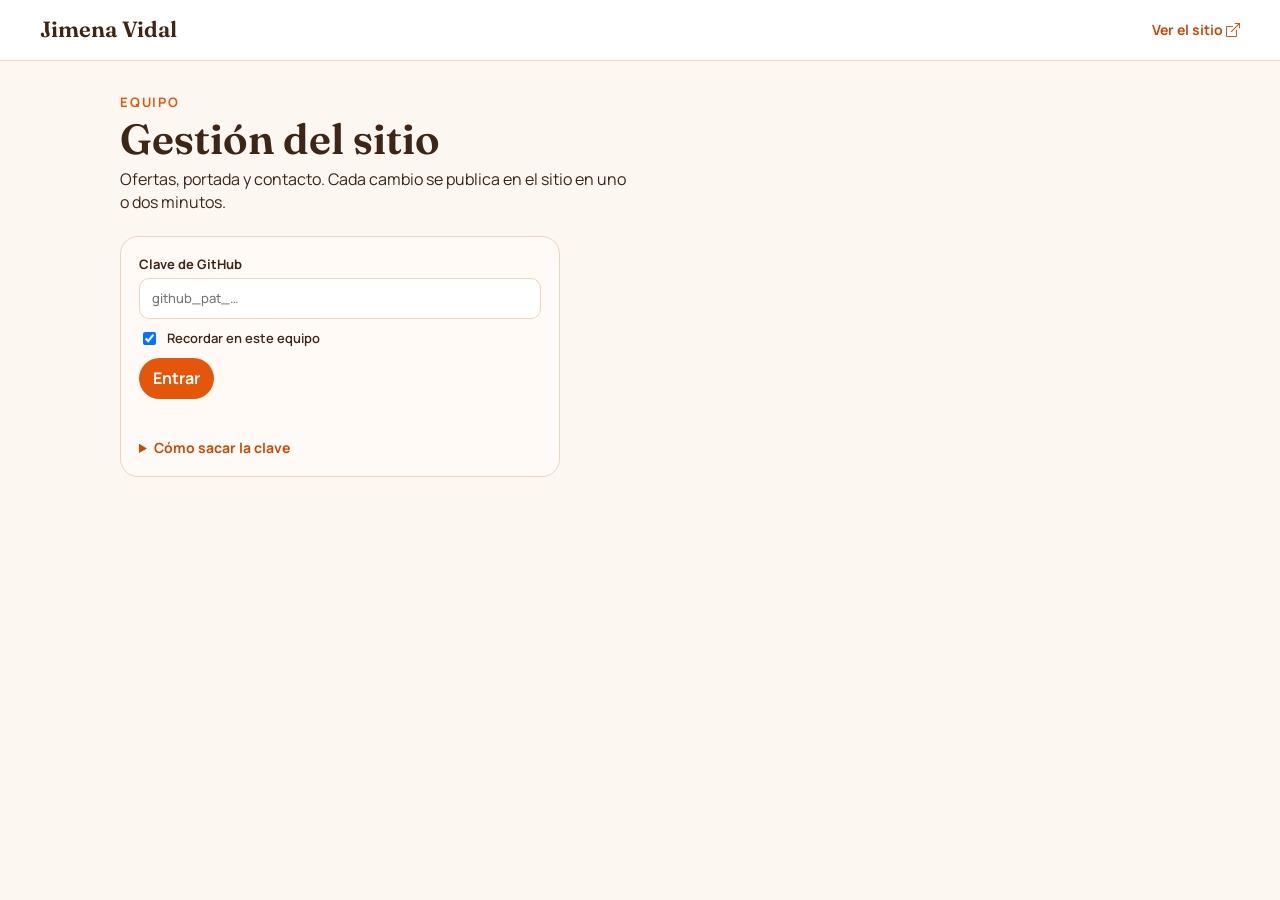
==== gestion/index.html @ 25641304 "Previsualizar las piezas de ofertas guardadas" ====
<!doctype html>
<html lang="es">
<head>
<meta charset="utf-8">
<meta name="viewport" content="width=device-width, initial-scale=1">
<meta name="robots" content="noindex, nofollow">
<title>Gestión del sitio · Jimena Vidal</title>
<link rel="preconnect" href="https://fonts.googleapis.com">
<link rel="preconnect" href="https://fonts.gstatic.com" crossorigin>
<link href="https://fonts.googleapis.com/css2?family=Fraunces:opsz,wght@9..144,620&family=Manrope:wght@400;500;600;700&display=swap" rel="stylesheet">
<link href="https://cdn.jsdelivr.net/npm/bootstrap-icons@1.11.3/font/bootstrap-icons.min.css" rel="stylesheet">
<link href="gestion.css" rel="stylesheet">
</head>
<body>
<header class="jg-head">
  <a class="jg-marca" href="../">Jimena Vidal</a>
  <a class="jg-ver" href="../" target="_blank" rel="noopener">Ver el sitio <i class="bi bi-box-arrow-up-right" aria-hidden="true"></i></a>
</header>

<main class="jv-gestor">
  <p class="jg-kicker">Equipo</p>
  <h1>Gestión del&nbsp;sitio</h1>
  <p class="jv-lead">Ofertas, portada y contacto. Cada cambio se publica en el sitio en uno o dos&nbsp;minutos.</p>

  <form class="jv-clave-form" data-entrar hidden>
    <label>Clave de GitHub<input type="password" name="clave" autocomplete="off" spellcheck="false" required placeholder="github_pat_…"></label>
    <label class="jg-recordar"><input type="checkbox" name="recordar" checked> Recordar en este&nbsp;equipo</label>
    <button class="jv-go" type="submit">Entrar</button>
    <p class="jv-msg" data-clave-msg role="status"></p>
    <details class="jg-ayuda">
      <summary>Cómo sacar la&nbsp;clave</summary>
      <ol>
        <li>Entrá a <a href="https://github.com/settings/personal-access-tokens/new" target="_blank" rel="noopener">GitHub · Fine-grained token</a> con la cuenta del&nbsp;sitio.</li>
        <li>En <b>Repository access</b> elegí <b>Only select repositories</b> y marcá <b>jimenavidal</b>.</li>
        <li>En <b>Permissions → Contents</b> elegí <b>Read and&nbsp;write</b>.</li>
        <li>Generala, copiala y pegala&nbsp;acá.</li>
      </ol>
      <p>Esa clave solo sirve para este sitio. Si se pierde, se borra en GitHub y se saca&nbsp;otra.</p>
    </details>
  </form>

  <div class="jv-app" hidden>
    <div class="jv-top">
      <div class="jg-tabs" role="tablist" aria-label="Secciones">
        <button type="button" role="tab" id="tab-ofertas" aria-controls="panel-ofertas" aria-selected="true" data-tab="ofertas">Ofertas</button>
        <button type="button" role="tab" id="tab-portada" aria-controls="panel-portada" aria-selected="false" data-tab="portada">Portada</button>
        <button type="button" role="tab" id="tab-contacto" aria-controls="panel-contacto" aria-selected="false" data-tab="contacto">Contacto</button>
      </div>
      <button type="button" data-recargar>Actualizar</button>
      <button type="button" data-salir>Salir</button>
      <p class="jg-publicando" data-publicando role="status" hidden></p>
    </div>
    <p class="jv-msg" data-app-msg role="status"></p>

    <div id="panel-ofertas" role="tabpanel" aria-labelledby="tab-ofertas" data-panel="ofertas">
    <div class="jg-acciones"><button class="jv-nueva" type="button">Nueva oferta</button></div>
    <form class="jv-form" hidden novalidate>
      <h2 data-form-title>Nueva oferta</h2>
      <div class="jg-editor">
      <div>
      <label>Destino<input name="destino" maxlength="40" required placeholder="Riviera Maya"></label>
      <label>Foto del destino<input type="file" name="foto" accept="image/jpeg,image/png,image/webp"></label>
      <p class="jv-hint">La foto se adapta al tamaño de la&nbsp;pieza.</p>
      <div class="jv-row">
        <label>Noches<input name="noches" type="number" min="1" max="21" value="7"></label>
        <label>Sale de<input name="origen" maxlength="24" value="Rosario"></label>
      </div>
      <p class="jv-hint" data-stay>7 noches se publican como 8 días / 7&nbsp;noches.</p>
      <label>Fechas<input name="fechas" maxlength="28" placeholder="12 jun – 19 jun, o salidas en junio"></label>
      <p class="jv-hint">Sale en la pieza, bajo el&nbsp;origen.</p>
      <span class="jg-label">Qué incluye</span>
      <p class="jv-hint">Solo entra lo que tenga&nbsp;tilde.</p>
      <div class="jv-checks">
        <label><input type="checkbox" name="incluye" value="aereo" data-icono="airplane"> Vuelo</label>
        <label><input type="checkbox" name="incluye" value="equipaje" data-icono="suitcase-lg"> Equipaje</label>
        <label><input type="checkbox" name="incluye" value="traslado" data-icono="bus-front"> Traslados</label>
        <label><input type="checkbox" name="incluye" value="excursion" data-icono="geo-alt"> Visitas</label>
        <label><input type="checkbox" name="incluye" value="guia" data-icono="person"> Guía en español</label>
        <label><input type="checkbox" name="incluye" value="hotel" data-icono="building"> Alojamiento</label>
        <label><input type="checkbox" name="incluye" value="desayuno" data-icono="cup-hot"> Desayuno</label>
        <label><input type="checkbox" name="incluye" value="asistencia" data-icono="plus-lg"> Asistencia</label>
      </div>
      <div class="jv-row">
        <label>Vuelo<select name="vuelo"><option value="">Sin aclarar</option><option value="directo">Directo</option><option value="con escala">Con escala</option></select></label>
        <label>Comidas<select name="regimen"><option value="">Sin régimen</option><option>Desayuno</option><option>Media pensión</option><option>All inclusive</option></select></label>
      </div>
      <p class="jv-hint">En la pieza se lee Vuelo directo o Vuelo con&nbsp;escala.</p>
      <label>Moneda<select name="moneda"><option>USD</option><option>ARS</option><option>EUR</option></select></label>
      <div class="jv-row">
        <label>Precio antes<input name="precio_antes" inputmode="numeric" maxlength="9" placeholder="2490"></label>
        <label>Precio ahora<input name="precio" inputmode="numeric" maxlength="9" placeholder="1890"></label>
      </div>
      <p class="jv-hint">El anterior sale tachado. Si el de ahora queda vacío, la pieza no lo&nbsp;muestra.</p>
      <label>Plan<select name="precio_nota">
        <option value="">Sin plan</option>
        <option>Por pasajero adulto en base doble</option>
        <option>Por pasajero adulto en base triple</option>
        <option>Plan familiar (2 adulto + 1 menor hasta 11 años)</option>
        <option>Plan familiar (2 adulto + 2 menores hasta 11 años)</option>
      </select></label>
      <p class="jv-hint">Si no elegís plan, no entra en la&nbsp;pieza.</p>
      <div class="jv-row">
        <label>Hotel<input name="hotel" maxlength="32" placeholder="Nombre del hotel"></label>
        <label>Estrellas<select name="estrellas"><option value="">Sin estrellas</option><option value="3">3</option><option value="4">4</option><option value="5">5</option></select></label>
      </div>
      <p class="jv-hint">Salen bajo Alojamiento. Si el hotel queda vacío, no se&nbsp;muestra.</p>
      <span class="jg-label">Cuándo se ve en el sitio</span>
      <div class="jv-row">
        <label>Aparece el<input name="desde" type="date"></label>
        <label>Se saca después del<input name="hasta" type="date"></label>
      </div>
      <p class="jv-hint">Vacías: se ve mientras esté publicada. Las fechas son en hora de Argentina y se aplican aunque no entres a la&nbsp;gestión.</p>
      </div>
      <aside class="jg-vista" aria-labelledby="jg-vista-titulo">
        <h3 id="jg-vista-titulo">Vista previa de la web</h3>
        <p class="jv-hint">Se actualiza a medida que editás. Guardá como pendiente para generar y revisar las piezas finales antes de&nbsp;publicar.</p>
        <article class="jg-vista-ficha" data-vista-oferta>
          <div class="jg-vista-foto">
            <img alt="" hidden>
            <span><i class="bi bi-image" aria-hidden="true"></i> Foto del destino</span>
          </div>
          <h4 data-vista-destino></h4>
          <p class="jg-vista-meta"><span data-vista-fechas></span> <span data-vista-estrellas></span></p>
          <p class="jg-vista-precio" data-vista-precio hidden></p>
          <p class="jg-vista-incluye" data-vista-incluye hidden></p>
          <p class="jg-vista-detalle" data-vista-detalle hidden></p>
          <span class="jg-vista-cta">Escribinos <i class="bi bi-whatsapp" aria-hidden="true"></i></span>
        </article>
      </aside>
      </div>
      <details class="jg-pieza" hidden>
        <summary>Ver las últimas piezas generadas</summary>
        <p class="jv-hint">Corresponden a la última versión procesada. Los cambios del formulario se reflejan después de&nbsp;guardar.</p>
        <div class="jg-piezas">
          <figure><img data-pieza="card" alt="" loading="lazy"><figcaption>Ficha web</figcaption></figure>
          <figure><img data-pieza="post" alt="" loading="lazy"><figcaption>Post</figcaption></figure>
          <figure><img data-pieza="reel" alt="" loading="lazy"><figcaption>Reel</figcaption></figure>
        </div>
        <div data-bajar></div>
      </details>
      <div class="jv-actions">
        <button class="jv-go" type="submit" value="guardar" data-guardar hidden>Guardar</button>
        <button class="jv-go" type="submit" value="publicada" data-publicar>Publicar</button>
        <button type="submit" value="pendiente" data-pendiente>Guardar pendiente</button>
        <button type="button" data-cerrar>Cerrar</button>
      </div>
      <p class="jv-msg" data-form-msg role="status"></p>
    </form>

    <div class="jv-cols">
      <section class="jv-col" data-col="publicada">
        <h2>Publicadas<span class="jg-cuenta" data-cuenta></span></h2>
        <p class="jv-hint">Podés destacar hasta cuatro. Esas van arriba, sobre la foto&nbsp;principal.</p>
        <div data-list></div>
      </section>
      <section class="jv-col" data-col="pendiente">
        <h2>Pendientes<span class="jg-cuenta" data-cuenta></span></h2>
        <p class="jv-hint">No se ven en el sitio hasta que las&nbsp;publiques.</p>
        <div data-list></div>
      </section>
    </div>
    </div>

    <div id="panel-portada" role="tabpanel" aria-labelledby="tab-portada" data-panel="portada" hidden>
      <div class="jg-acciones"><button class="jv-nueva" type="button" data-nueva-portada>Nueva diapositiva</button></div>

      <form class="jv-form" data-form-portada hidden novalidate>
        <h2 data-form-title>Nueva diapositiva</h2>
        <div class="jv-row">
          <label>Título<input name="titulo" maxlength="50" required placeholder="Si vas a Europa,"></label>
          <label>Parte destacada<input name="destacado" maxlength="40" placeholder="te lo explicamos."></label>
        </div>
        <p class="jv-hint">La parte destacada sale en naranja, después del título. Puede quedar&nbsp;vacía.</p>
        <label>Bajada<input name="bajada" maxlength="120" placeholder="Te contamos el ingreso, el equipaje y el check-in antes de salir."></label>
        <label>Video<input name="video" type="url" inputmode="url" placeholder="https://videos.pexels.com/…mp4"></label>
        <p class="jv-hint">Pegá el link del video (.mp4) de Pexels o Pixabay. Si cargás una foto, se usa la&nbsp;foto.</p>
        <label>Foto<input type="file" name="foto" accept="image/jpeg,image/png,image/webp"></label>
        <label class="jg-check" data-quitar-foto hidden><input type="checkbox" name="quitar_foto"> Quitar la foto y usar el&nbsp;video</label>
        <img class="jv-preview" alt="" hidden aria-hidden="true">
        <video class="jv-preview" muted playsinline preload="metadata" hidden aria-hidden="true"></video>
        <div class="jv-row">
          <label>Lugar<input name="lugar" maxlength="24" placeholder="Roma"></label>
          <label>Qué se ve<input name="descripcion" maxlength="90" placeholder="Vista aérea del Coliseo al amanecer"></label>
        </div>
        <p class="jv-hint">El lugar sale grande, abajo a la derecha. "Qué se ve" no se muestra: lo leen los lectores de pantalla y&nbsp;Google.</p>
        <span class="jg-label">Etiquetas</span>
        <p class="jv-hint">Hasta tres, bajo la bajada. Las vacías no se&nbsp;muestran.</p>
        <div class="jv-row jg-tres">
          <input name="etiqueta1" maxlength="28" aria-label="Etiqueta 1" placeholder="Aéreo y hotel">
          <input name="etiqueta2" maxlength="28" aria-label="Etiqueta 2" placeholder="Plan familiar">
          <input name="etiqueta3" maxlength="28" aria-label="Etiqueta 3" placeholder="Check-in y equipaje">
        </div>
        <div class="jv-row">
          <label>Texto del botón<input name="boton" maxlength="24" placeholder="Quiero viajar"></label>
          <label>Nombre corto<input name="etiqueta" maxlength="20" placeholder="Europa"></label>
        </div>
        <p class="jv-hint">El botón abre WhatsApp. El nombre corto lo usan los puntitos del carrusel para lectores de&nbsp;pantalla.</p>
        <label>Mensaje de WhatsApp<input name="mensaje" maxlength="120" placeholder="Hola, quiero consultar un pasaje al exterior"></label>
        <label>Estilo<select name="estilo"><option value="">Normal</option><option value="grande">Título grande</option></select></label>
        <div class="jv-actions">
          <button class="jv-go" type="submit">Guardar</button>
          <button type="button" data-cerrar>Cerrar</button>
        </div>
        <p class="jv-msg" data-form-msg role="status"></p>
      </form>

      <div class="jv-cols" data-cols-portada>
        <section class="jv-col">
          <h2>En la portada<span class="jg-cuenta" data-cuenta></span></h2>
          <p class="jv-hint">Se muestran en este orden. La primera es la que se ve al&nbsp;entrar.</p>
          <div data-list-portada></div>
        </section>
        <section class="jv-col">
          <h2>Archivadas<span class="jg-cuenta" data-cuenta-archivadas></span></h2>
          <p class="jv-hint">No se ven en el sitio. Podés volver a mostrarlas cuando&nbsp;quieras.</p>
          <div data-list-archivadas></div>
        </section>
      </div>
    </div>

    <div id="panel-contacto" role="tabpanel" aria-labelledby="tab-contacto" data-panel="contacto" hidden>
      <form class="jv-form" data-form-contacto novalidate>
        <h2>Datos de contacto</h2>
        <p class="jv-hint">Se cambian en todo el sitio: barra de arriba, botones de WhatsApp, Dónde estamos, mapa y&nbsp;pie.</p>

        <span class="jg-label">Teléfono y WhatsApp</span>
        <div class="jv-row">
          <label>Teléfono<input name="telefono" type="tel" maxlength="24" placeholder="+54 341 493-0560"></label>
          <label>WhatsApp<input name="whatsapp" type="tel" maxlength="24" placeholder="+54 9 341 695-3818"></label>
        </div>
        <p class="jv-hint">El WhatsApp va con +54 y el 9 adelante. El teléfono se ve tal cual lo&nbsp;escribas.</p>
        <label>Mensaje de WhatsApp<input name="mensaje" maxlength="120" placeholder="Hola, quiero consultar un pasaje al exterior"></label>
        <p class="jv-hint">Es el texto que ya viene escrito al tocar Consultar o Escribinos. Las promos y la portada usan el&nbsp;suyo.</p>

        <span class="jg-label">Horarios</span>
        <label>Horario de atención<input name="horario" maxlength="40" placeholder="Lun a Vie, 9 a 12:30 h"></label>
        <p class="jv-hint">Sale en la barra de arriba y en Dónde&nbsp;estamos.</p>
        <label>Horario de respuesta<input name="respuesta" maxlength="60" placeholder="de lunes a viernes, de 9 a 18 h"></label>
        <p class="jv-hint">Completa la frase de la banda naranja: "Contanos qué necesitás y te respondemos…". Empezá en&nbsp;minúscula.</p>

        <span class="jg-label">Dónde estamos</span>
        <div class="jv-row">
          <label>Dirección<input name="direccion" maxlength="60" placeholder="Pellegrini 1798, Local 1"></label>
          <label>Localidad<input name="localidad" maxlength="40" placeholder="Funes, Santa Fe"></label>
        </div>
        <p class="jv-hint">El mapa busca la calle y la localidad. Lo que va después de la primera coma (Local 1) solo se&nbsp;muestra.</p>

        <span class="jg-label">Email y redes</span>
        <label>Email<input name="email" type="email" maxlength="60" placeholder="info@jimenavidal.tur.ar"></label>
        <div class="jv-row">
          <label>Instagram<input name="instagram" type="url" inputmode="url" placeholder="https://www.instagram.com/jimenavidalviajes/"></label>
          <label>Facebook<input name="facebook" type="url" inputmode="url" placeholder="https://facebook.com/…"></label>
        </div>
        <p class="jv-hint">Pegá el link completo del perfil. Si lo dejás vacío, el ícono no se&nbsp;muestra.</p>
        <label>Legajo<input name="legajo" maxlength="40" placeholder="Legajo ARAV 16675"></label>
        <p class="jv-hint">Sale en el pie, al lado del&nbsp;©.</p>

        <div class="jv-actions">
          <button class="jv-go" type="submit">Guardar</button>
          <button type="button" data-deshacer>Deshacer cambios</button>
        </div>
        <p class="jv-msg" data-form-msg role="status"></p>
      </form>
    </div>
  </div>
</main>

<script src="gestion.js"></script>
</body>
</html>
---- gestion/gestion.css ----
*, *::before, *::after { box-sizing: border-box; }
html, body { margin: 0; }
body { font-family: Manrope, system-ui, sans-serif; color: #3d2616; background: #fdf7f2; line-height: 1.45; }
h1, h2, h3, summary { text-wrap: balance; }
p, li { text-wrap: pretty; }
[hidden] { display: none !important; }
a { color: #c94a06; }

.jg-head { display: flex; align-items: center; justify-content: space-between; gap: 12px; padding: 14px clamp(16px, 4vw, 40px); background: #fff; border-bottom: 1px solid #f0d4c0; }
.jg-marca { font-family: Fraunces, Georgia, serif; font-size: 22px; font-weight: 620; color: #3d2616; text-decoration: none; }
.jg-ver { font-size: 14px; font-weight: 700; text-decoration: none; }

.jv-gestor { max-width: 1120px; margin: 0 auto; padding: 32px clamp(16px, 4vw, 40px) 80px; }
.jg-kicker { margin: 0 0 4px; color: #e4570a; font-size: 13px; font-weight: 700; letter-spacing: .14em; text-transform: uppercase; }
.jv-gestor h1, .jv-gestor h2 { font-family: Fraunces, Georgia, serif; font-weight: 620; }
.jv-gestor h1 { margin: 0 0 6px; font-size: clamp(30px, 5vw, 42px); line-height: 1.1; }
.jv-lead { max-width: 38rem; margin: 0 0 22px; }

.jv-gestor button { border: 0; border-radius: 999px; padding: 9px 14px; font: inherit; font-weight: 700; cursor: pointer; background: #fff; color: #3d2616; box-shadow: inset 0 0 0 1px #f0d4c0; }
.jv-gestor button[disabled] { opacity: .45; cursor: default; }
.jv-gestor button:focus-visible, .jv-gestor input:focus-visible, .jv-gestor select:focus-visible { outline: 2px solid #0b1f38; outline-offset: 2px; }
.jv-go, .jv-nueva, .jv-gestor button.is-on { background: #e4570a !important; color: #fff !important; box-shadow: none !important; }

.jv-clave-form { max-width: 440px; background: #fffaf6; border: 1px solid #f0d4c0; border-radius: 18px; padding: 18px; }
.jv-form label, .jv-clave-form label { display: grid; gap: 4px; margin-bottom: 10px; font-size: 13px; font-weight: 700; }
.jv-form input, .jv-form select, .jv-clave-form input { width: 100%; border: 1px solid #f0d4c0; border-radius: 10px; padding: 10px 12px; font: inherit; font-weight: 500; color: #3d2616; background: #fff; }
.jv-clave-form .jg-recordar { display: flex; align-items: center; gap: 8px; font-weight: 600; }
.jv-clave-form .jg-recordar input, .jv-checks input { width: auto; }
.jg-ayuda { margin-top: 14px; font-size: 14px; }
.jg-ayuda summary { cursor: pointer; font-weight: 700; color: #c94a06; }
.jg-ayuda ol { padding-left: 20px; margin: 10px 0; }
.jg-ayuda li { margin-bottom: 6px; }

.jv-top { display: flex; flex-wrap: wrap; gap: 8px; align-items: center; }
.jg-publicando { margin: 0 0 0 auto; display: inline-flex; align-items: center; gap: 8px; font-size: 14px; font-weight: 700; color: #7a5644; }
.jg-publicando.is-ok { color: #1f7a3d; }
.jg-publicando .jg-giro { width: 14px; height: 14px; border-radius: 50%; border: 2px solid #f0d4c0; border-top-color: #e4570a; animation: jg-giro .8s linear infinite; }
@keyframes jg-giro { to { transform: rotate(360deg); } }
@media (prefers-reduced-motion: reduce) { .jg-publicando .jg-giro { animation: none; } }

.jv-msg { min-height: 1.2em; margin: 8px 0 0; font-size: 14px; font-weight: 600; }
.jv-msg.is-ok { color: #a43f07; }
.jv-msg.is-warn { color: #9a3412; }
.jg-toast { position: fixed; left: 50%; bottom: 20px; z-index: 20; transform: translateX(-50%); width: max-content; max-width: min(560px, calc(100% - 32px)); margin: 0; padding: 12px 18px; border-radius: 14px; background: #3d2616; color: #fff; box-shadow: 0 12px 30px -10px rgba(61, 38, 22, .55); }
.jg-toast:empty { display: none; }
.jg-toast.is-ok { background: #1f7a3d; color: #fff; }
.jg-toast.is-warn { background: #9a3412; color: #fff; }
.jv-acts button.is-guardando i { animation: jg-giro .8s linear infinite; }
@media (prefers-reduced-motion: reduce) { .jv-acts button.is-guardando i { animation: none; } }

.jv-cols { display: grid; grid-template-columns: 1fr; gap: 18px; margin: 16px 0; }
.jv-col { background: #fffaf6; border: 1px solid #f0d4c0; border-radius: 18px; padding: 16px 16px 8px; }
.jv-col h2 { margin: 0 0 6px; font-size: 20px; }
.jg-cuenta { margin-left: 6px; font-family: Manrope, system-ui, sans-serif; font-size: 15px; font-weight: 600; color: #7a5644; }
.jv-col [data-list] { display: grid; grid-template-columns: 1fr; }
.jv-item { display: grid; grid-template-columns: 76px minmax(0, 1fr) auto; align-items: center; gap: 14px; padding: 10px 0; border-top: 1px solid #f0d4c0; }
.jv-item > img, .jv-item > video, .jv-item .jg-sin-foto { width: 76px; height: 76px; object-fit: cover; border-radius: 12px; background: #f3e3d6; }
[data-cols-portada] .jv-item > img, [data-cols-portada] .jv-item > video { width: 120px; height: 68px; }
[data-cols-portada] .jv-item { grid-template-columns: 120px minmax(0, 1fr) auto; }
@media (max-width: 700px) { [data-cols-portada] .jv-item { grid-template-columns: 120px minmax(0, 1fr); } }
@media (max-width: 420px) {
  [data-cols-portada] .jv-item { grid-template-columns: 84px minmax(0, 1fr); }
  [data-cols-portada] .jv-item > img, [data-cols-portada] .jv-item > video { width: 84px; height: 56px; }
}

.jg-tabs { display: inline-flex; gap: 4px; padding: 4px; margin-right: auto; border-radius: 999px; background: #fff; box-shadow: inset 0 0 0 1px #f0d4c0; }
.jv-gestor .jg-tabs button { box-shadow: none; padding: 8px 18px; }
.jv-gestor .jg-tabs button[aria-selected="true"] { background: #3d2616; color: #fff; }
@media (max-width: 420px) {
  .jg-tabs { display: flex; width: 100%; }
  .jv-gestor .jg-tabs button { flex: 1; padding: 8px 6px; }
}
.jg-acciones { margin: 18px 0 0; }
.jv-form .jg-check { display: flex; align-items: center; gap: 8px; font-weight: 600; }
.jv-form .jg-check input { width: auto; }
.jg-tres { margin-bottom: 12px; }
@media (min-width: 640px) { .jg-tres { grid-template-columns: 1fr 1fr 1fr; } }
.jg-tres input { margin-bottom: 8px; }
video.jv-preview { background: #0b1f38; }
@media (max-width: 700px) {
  .jv-item { grid-template-columns: 76px minmax(0, 1fr); row-gap: 8px; }
  .jv-item .jv-acts { grid-column: 1 / -1; }
}
.jv-item .jg-sin-foto { display: flex; align-items: center; justify-content: center; color: #b58c74; font-size: 26px; }
.jv-item h3 { margin: 0; font-size: 16px; }
.jv-item p { margin: 2px 0; font-size: 13px; line-height: 1.35; }
.jv-item .jg-aviso { color: #9a3412; font-weight: 600; }
.jg-bajar { display: flex; flex-wrap: wrap; gap: 6px; margin: 8px 0 2px !important; }
.jg-bajar a { display: inline-flex; align-items: center; gap: 6px; padding: 6px 12px; border-radius: 999px; background: #3d2616; color: #fff; font-size: 13px; font-weight: 700; text-decoration: none; white-space: nowrap; }
.jg-bajar a:first-child { background: #e4570a; }
.jg-bajar a.jg-wa { background: #1f8f4e; }
.jg-bajar a span { font-weight: 500; opacity: .8; }
.jg-bajar a:focus-visible { outline: 2px solid #0b1f38; outline-offset: 2px; }
.jg-bajar-espera { color: #7a5644; }
.jv-item .jg-fecha { display: inline-flex; align-items: center; gap: 6px; margin: 6px 0 2px; padding: 3px 10px; border-radius: 999px; background: #e8f3ec; color: #1f5f34; font-weight: 600; }
.jv-item .jg-fecha.is-prog { background: #fff1e6; color: #a43f07; }
.jv-item .jg-fecha.is-fin { background: #f3e3d6; color: #7a5644; }
.jv-acts { display: flex; flex-wrap: wrap; gap: 6px; }
.jv-acts button, .jv-acts a { width: 32px; height: 32px; padding: 0; display: inline-flex; align-items: center; justify-content: center; font-size: 15px; line-height: 1; }
.jv-acts a { border-radius: 999px; background: #fff; color: #3d2616; box-shadow: inset 0 0 0 1px #f0d4c0; text-decoration: none; }
.jv-acts a[aria-disabled="true"] { opacity: .45; pointer-events: none; }

.jv-form { background: #fff; border: 1px solid #f0d4c0; border-radius: 18px; padding: 18px; margin-top: 12px; box-shadow: 0 10px 30px -18px rgba(61, 38, 22, .35); }
.jv-form h2 { margin: 0 0 12px; font-size: 22px; }
.jg-label { display: block; font-size: 13px; font-weight: 700; }
.jv-row { display: grid; grid-template-columns: 1fr; gap: 0 12px; }
@media (min-width: 640px) { .jv-row { grid-template-columns: 1fr 1fr; } }
.jv-hint { margin: -4px 0 10px; font-size: 12px; font-weight: 500; color: #7a5644; }
.jv-col > .jv-hint { margin: 0 0 8px; }
.jv-checks { display: flex; flex-wrap: wrap; gap: 8px 14px; margin: 0 0 12px; }
.jv-checks label { display: flex; align-items: center; gap: 6px; margin: 0; font-weight: 600; }
.jv-form input[type=file] { padding: 8px; }
.jv-preview { display: block; width: 100%; max-height: 200px; object-fit: cover; border-radius: 12px; margin: 0 0 10px; }
.jg-editor { display: grid; gap: 18px; }
.jg-vista { align-self: start; min-width: 0; background: #fffaf6; border: 1px solid #f0d4c0; border-radius: 16px; padding: 14px; margin-bottom: 14px; }
.jg-vista h3 { margin: 0 0 8px; font-size: 16px; }
.jg-vista-ficha { max-width: 320px; margin: 0 auto; padding: 10px; background: #fff; border-radius: 14px; overflow-wrap: anywhere; }
.jg-vista-foto { aspect-ratio: 1; display: grid; place-items: center; overflow: hidden; border-radius: 12px; background: #f3e3d6; color: #7a5644; font-size: 13px; }
.jg-vista-foto img { width: 100%; height: 100%; object-fit: cover; }
.jg-vista-foto img:not([hidden]) + span { display: none; }
.jg-vista-ficha h4 { margin: 10px 0 2px; font: 560 1.15rem Fraunces, Georgia, serif; }
.jg-vista-ficha p { margin: 4px 0 6px; font-size: 13px; }
.jg-vista-meta, .jg-vista-detalle { color: #7a5644; }
.jg-vista-meta [data-vista-estrellas] { color: #a65a00; white-space: nowrap; }
.jg-vista-ficha .jg-vista-precio { color: #a43f07; font-size: 1.05rem; font-weight: 700; }
.jg-vista-precio s { color: #7a5644; font-size: .85rem; margin-right: 6px; }
.jg-vista-incluye { display: flex; flex-wrap: wrap; gap: 4px 10px; }
.jg-vista-cta { display: inline-flex; align-items: center; gap: 8px; margin-top: 6px; padding-bottom: 3px; border-bottom: 1px solid; font-size: 14px; font-weight: 700; }
@media (min-width: 860px) {
  .jg-editor { grid-template-columns: minmax(0, 1fr) minmax(260px, 320px); }
  .jg-vista { position: sticky; top: 16px; }
}
.jg-pieza { margin: 4px 0 14px; }
.jg-pieza summary { cursor: pointer; font-size: 14px; font-weight: 700; }
.jg-pieza .jv-hint { margin: 6px 0 10px; }
.jg-piezas { display: grid; grid-template-columns: repeat(auto-fit, minmax(min(100%, 140px), 1fr)); gap: 12px; }
.jg-piezas figure { margin: 0; }
.jg-pieza img { display: block; width: min(200px, 100%); height: auto; border-radius: 12px; }
.jg-pieza figcaption { margin-top: 6px; font-size: 12px; color: #7a5644; }
.jv-actions { display: flex; flex-wrap: wrap; gap: 8px; }
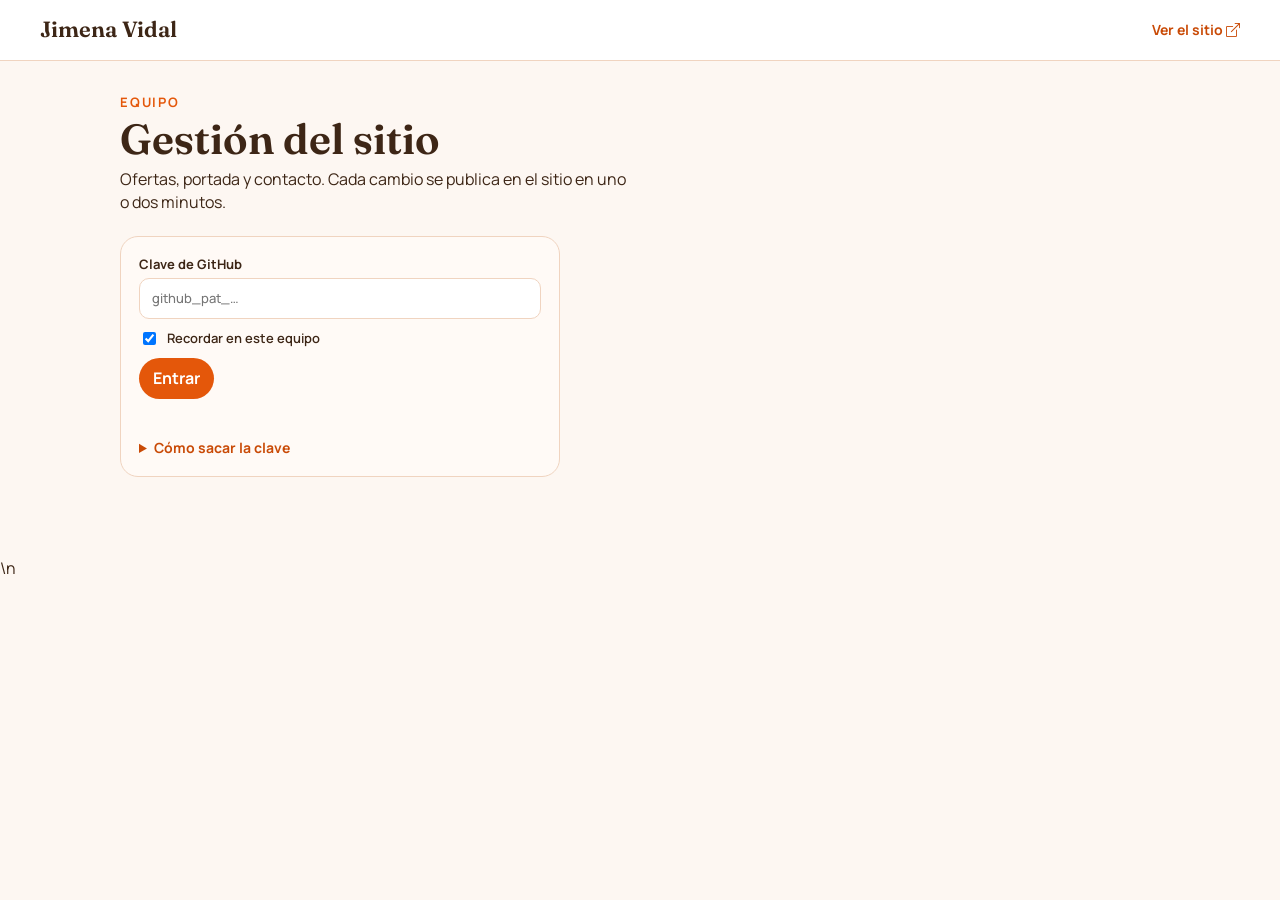
==== commit 9d74284d: "Gestión: agregar propuesta revisable desde texto del proveedor" ====
--- a/gestion/index.html
+++ b/gestion/index.html
@@ -56,6 +56,14 @@
     <div class="jg-acciones"><button class="jv-nueva" type="button">Nueva oferta</button></div>
     <form class="jv-form" hidden novalidate>
       <h2 data-form-title>Nueva oferta</h2>
+      <details class="jg-ayuda" data-importar-texto>
+        <summary>Completar desde un texto del proveedor</summary>
+        <p class="jv-hint">Pegá el texto y revisá la propuesta. La foto y las fechas de publicación se cargan aparte. Esta primera versión reconoce formatos habituales; los datos ambiguos se completan a mano.</p>
+        <label>Texto de la oferta<textarea data-texto-proveedor rows="7" maxlength="12000" style="width:100%" placeholder="Punta Cana · 7 noches&#10;Salida desde Ezeiza el 15 de enero&#10;Hotel Barceló Bávaro 5★ · All inclusive&#10;Aéreo y traslados incluidos&#10;USD 1.850 por persona, base doble"></textarea></label>
+        <button type="button" data-analizar-texto>Preparar propuesta</button>
+        <div data-propuesta-texto role="status" style="white-space:pre-line"></div>
+        <button type="button" data-aplicar-texto hidden>Usar estos datos en el formulario</button>
+      </details>
       <div class="jg-editor">
       <div>
       <label>Destino<input name="destino" maxlength="40" required placeholder="Riviera Maya"></label>
@@ -265,6 +273,6 @@
   </div>
 </main>
 
-<script src="gestion.js"></script>
+<script src="texto-oferta.js?v=1"></script>\n<script src="gestion.js"></script>
 </body>
 </html>
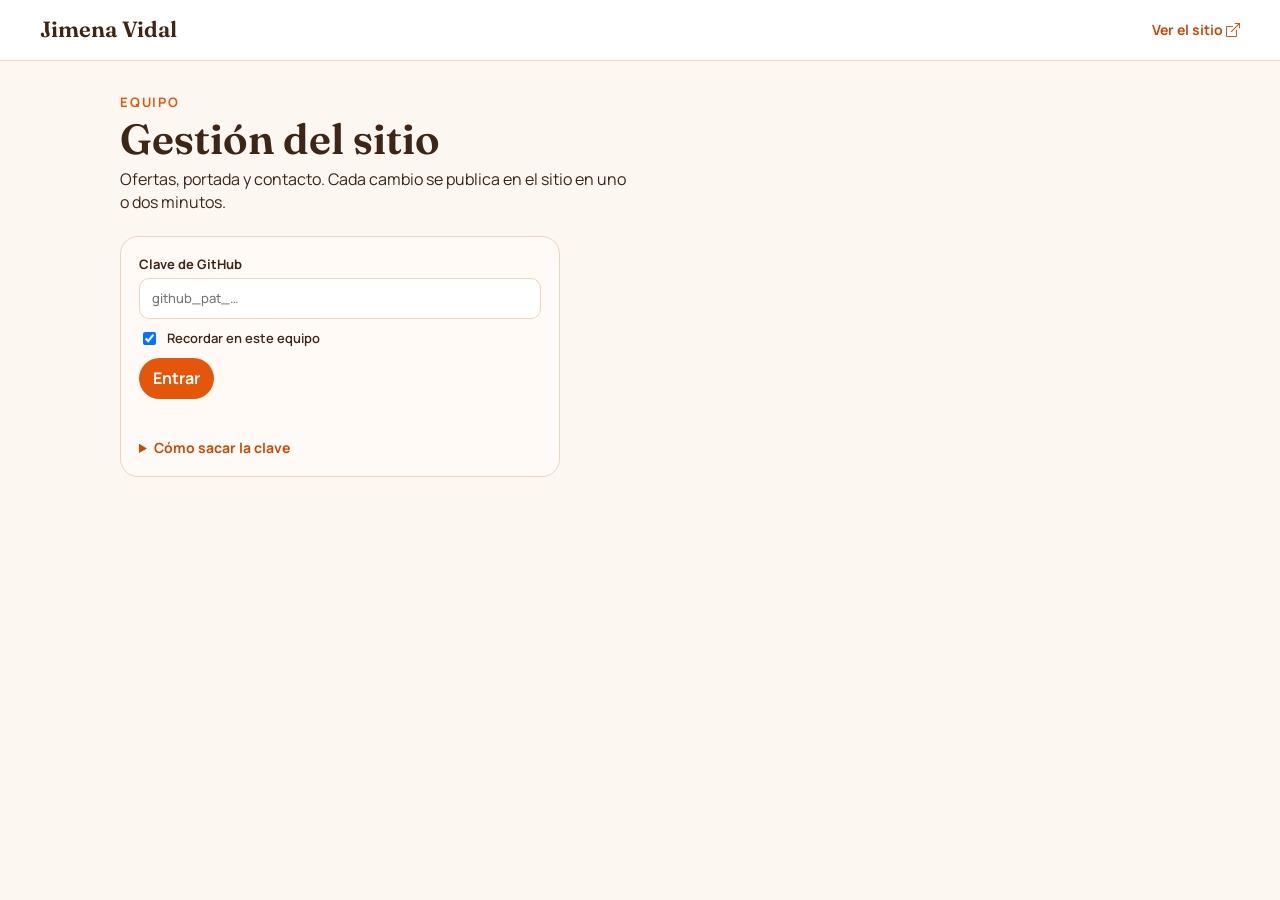
==== commit deb60de2: "Gestión: ajustar separación de scripts del importador" ====
--- a/gestion/index.html
+++ b/gestion/index.html
@@ -273,6 +273,7 @@
   </div>
 </main>
 
-<script src="texto-oferta.js?v=1"></script>\n<script src="gestion.js"></script>
+<script src="texto-oferta.js?v=1"></script>
+<script src="gestion.js"></script>
 </body>
 </html>
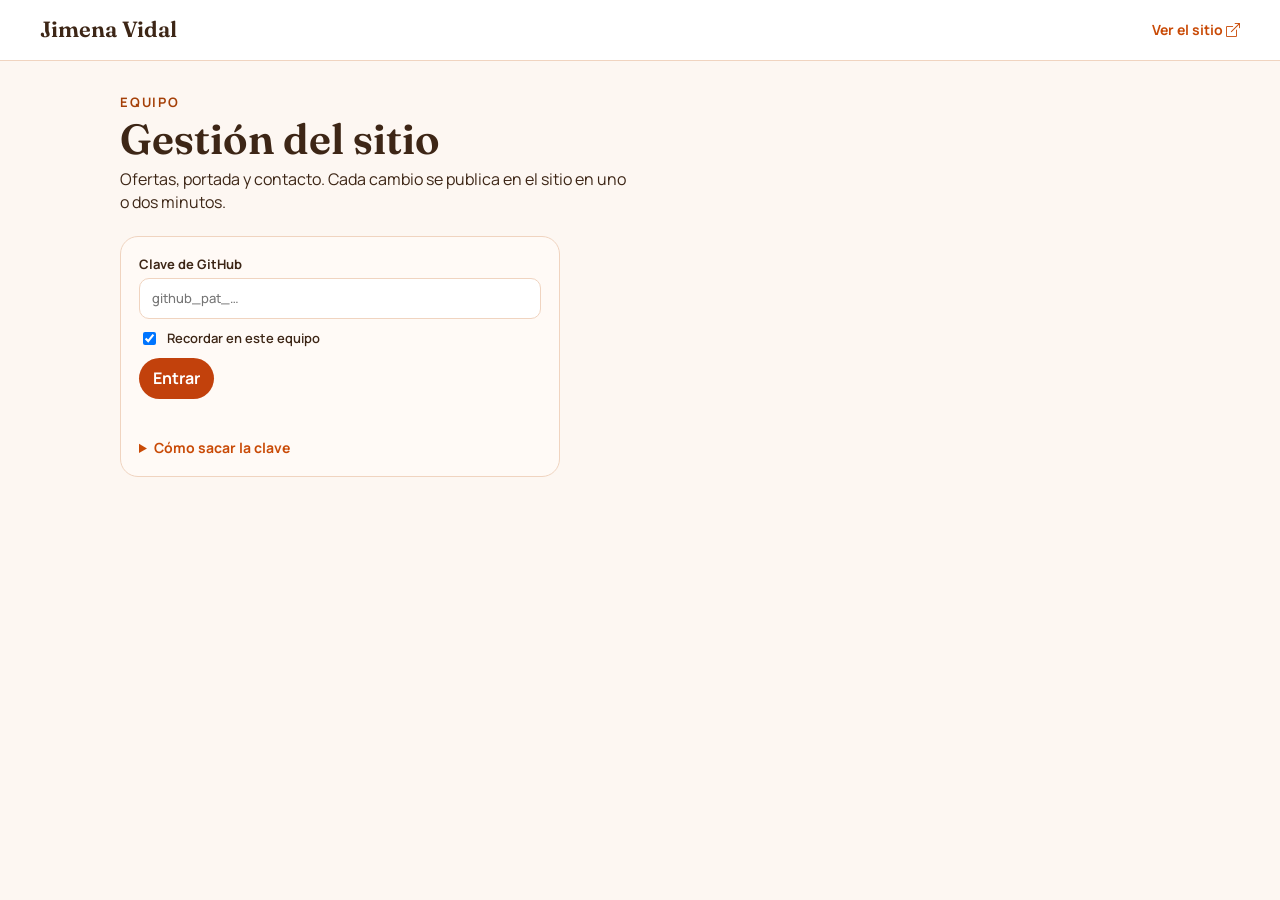
==== commit 7c68b8bd: "Agregar Reservar en cada promo y ajustar HTML, acceso y SEO de la web y la gestión." ====
--- a/gestion/index.html
+++ b/gestion/index.html
@@ -4,6 +4,8 @@
 <meta charset="utf-8">
 <meta name="viewport" content="width=device-width, initial-scale=1">
 <meta name="robots" content="noindex, nofollow">
+<meta name="description" content="Gestión interna de Jimena Vidal Viajes para cargar ofertas, portada y contacto. No es una página pública.">
+<link rel="canonical" href="https://rosariogebala-cyber.github.io/jimenavidal/gestion/">
 <title>Gestión del sitio · Jimena Vidal</title>
 <link rel="preconnect" href="https://fonts.googleapis.com">
 <link rel="preconnect" href="https://fonts.gstatic.com" crossorigin>
@@ -12,12 +14,13 @@
 <link href="gestion.css" rel="stylesheet">
 </head>
 <body>
+<a class="jg-skip" href="#gestion">Saltar al&nbsp;contenido</a>
 <header class="jg-head">
   <a class="jg-marca" href="../">Jimena Vidal</a>
   <a class="jg-ver" href="../" target="_blank" rel="noopener">Ver el sitio <i class="bi bi-box-arrow-up-right" aria-hidden="true"></i></a>
 </header>
 
-<main class="jv-gestor">
+<main class="jv-gestor" id="gestion" tabindex="-1">
   <p class="jg-kicker">Equipo</p>
   <h1>Gestión del&nbsp;sitio</h1>
   <p class="jv-lead">Ofertas, portada y contacto. Cada cambio se publica en el sitio en uno o dos&nbsp;minutos.</p>
@@ -42,9 +45,9 @@
   <div class="jv-app" hidden>
     <div class="jv-top">
       <div class="jg-tabs" role="tablist" aria-label="Secciones">
-        <button type="button" role="tab" id="tab-ofertas" aria-controls="panel-ofertas" aria-selected="true" data-tab="ofertas">Ofertas</button>
-        <button type="button" role="tab" id="tab-portada" aria-controls="panel-portada" aria-selected="false" data-tab="portada">Portada</button>
-        <button type="button" role="tab" id="tab-contacto" aria-controls="panel-contacto" aria-selected="false" data-tab="contacto">Contacto</button>
+        <button type="button" role="tab" id="tab-ofertas" aria-controls="panel-ofertas" aria-selected="true" tabindex="0" data-tab="ofertas">Ofertas</button>
+        <button type="button" role="tab" id="tab-portada" aria-controls="panel-portada" aria-selected="false" tabindex="-1" data-tab="portada">Portada</button>
+        <button type="button" role="tab" id="tab-contacto" aria-controls="panel-contacto" aria-selected="false" tabindex="-1" data-tab="contacto">Contacto</button>
       </div>
       <button type="button" data-recargar>Actualizar</button>
       <button type="button" data-salir>Salir</button>
@@ -59,15 +62,23 @@
       <details class="jg-ayuda" data-importar-texto>
         <summary>Completar desde un texto del proveedor</summary>
         <p class="jv-hint">Pegá el texto y revisá la propuesta. La foto y las fechas de publicación se cargan aparte. Esta primera versión reconoce formatos habituales; los datos ambiguos se completan a mano.</p>
-        <label>Texto de la oferta<textarea data-texto-proveedor rows="7" maxlength="12000" style="width:100%" placeholder="Punta Cana · 7 noches&#10;Salida desde Ezeiza el 15 de enero&#10;Hotel Barceló Bávaro 5★ · All inclusive&#10;Aéreo y traslados incluidos&#10;USD 1.850 por persona, base doble"></textarea></label>
+        <label>Texto de la oferta<textarea data-texto-proveedor rows="7" maxlength="12000" placeholder="Punta Cana · 7 noches&#10;Salida desde Ezeiza el 15 de enero&#10;Hotel Barceló Bávaro 5★ · All inclusive&#10;Aéreo y traslados incluidos&#10;USD 1.850 por persona, base doble"></textarea></label>
         <button type="button" data-analizar-texto>Preparar propuesta</button>
-        <div data-propuesta-texto role="status" style="white-space:pre-line"></div>
+        <div class="jg-propuesta" data-propuesta-texto role="status"></div>
         <button type="button" data-aplicar-texto hidden>Usar estos datos en el formulario</button>
       </details>
       <div class="jg-editor">
       <div>
       <label>Destino<input name="destino" maxlength="40" required placeholder="Riviera Maya"></label>
-      <label>Foto del destino<input type="file" name="foto" accept="image/jpeg,image/png,image/webp"></label>
+      <label>Contenido en la web<select name="tipo_medio"><option value="foto">Foto</option><option value="video">Video</option></select></label>
+      <div data-video-campos hidden>
+        <label>Enlace directo al video MP4<input name="video_oferta" type="url" placeholder="https://…/video.mp4"></label>
+        <p class="jv-hint">El video lleva el texto superpuesto, se reproduce solo, sin sonido y en bucle. Agregá una foto de portada para las piezas de redes.</p>
+      </div>
+      <label>Foto o portada<input type="file" name="foto" accept="image/jpeg,image/png,image/webp"></label>
+      <label>O cargar foto desde un enlace<input name="foto_url" type="url" placeholder="https://…/foto.jpg"></label>
+      <button type="button" data-cargar-foto-url>Cargar foto del enlace</button>
+      <p class="jv-hint" data-foto-url-msg role="status">El enlace debe permitir descargar la imagen. La foto se guarda en el sitio.</p>
       <p class="jv-hint">La foto se adapta al tamaño de la&nbsp;pieza.</p>
       <div class="jv-row">
         <label>Noches<input name="noches" type="number" min="1" max="21" value="7"></label>
@@ -76,7 +87,8 @@
       <p class="jv-hint" data-stay>7 noches se publican como 8 días / 7&nbsp;noches.</p>
       <label>Fechas<input name="fechas" maxlength="28" placeholder="12 jun – 19 jun, o salidas en junio"></label>
       <p class="jv-hint">Sale en la pieza, bajo el&nbsp;origen.</p>
-      <span class="jg-label">Qué incluye</span>
+      <fieldset class="jg-grupo">
+      <legend class="jg-label">Qué incluye</legend>
       <p class="jv-hint">Solo entra lo que tenga&nbsp;tilde.</p>
       <div class="jv-checks">
         <label><input type="checkbox" name="incluye" value="aereo" data-icono="airplane"> Vuelo</label>
@@ -88,6 +100,7 @@
         <label><input type="checkbox" name="incluye" value="desayuno" data-icono="cup-hot"> Desayuno</label>
         <label><input type="checkbox" name="incluye" value="asistencia" data-icono="plus-lg"> Asistencia</label>
       </div>
+      </fieldset>
       <div class="jv-row">
         <label>Vuelo<select name="vuelo"><option value="">Sin aclarar</option><option value="directo">Directo</option><option value="con escala">Con escala</option></select></label>
         <label>Comidas<select name="regimen"><option value="">Sin régimen</option><option>Desayuno</option><option>Media pensión</option><option>All inclusive</option></select></label>
@@ -115,7 +128,7 @@
       <span class="jg-label">Cuándo se ve en el sitio</span>
       <div class="jv-row">
         <label>Aparece el<input name="desde" type="date"></label>
-        <label>Se saca después del<input name="hasta" type="date"></label>
+        <label>Se saca después del<input name="hasta" type="date" aria-describedby="hasta-ayuda"><small class="jv-hint" id="hasta-ayuda">Último día visible. Se oculta al día siguiente.</small></label>
       </div>
       <p class="jv-hint">Vacías: se ve mientras esté publicada. Las fechas son en hora de Argentina y se aplican aunque no entres a la&nbsp;gestión.</p>
       </div>
@@ -124,14 +137,20 @@
         <p class="jv-hint">Se actualiza a medida que editás. Guardá como pendiente para generar y revisar las piezas finales antes de&nbsp;publicar.</p>
         <article class="jg-vista-ficha" data-vista-oferta>
           <div class="jg-vista-foto">
-            <img alt="" hidden>
+            <img src="[data-uri]" alt="" width="1200" height="1200" hidden>
+
             <span><i class="bi bi-image" aria-hidden="true"></i> Foto del destino</span>
           </div>
-          <h4 data-vista-destino></h4>
+          <h4 data-vista-destino>Nombre del destino</h4>
           <p class="jg-vista-meta"><span data-vista-fechas></span> <span data-vista-estrellas></span></p>
           <p class="jg-vista-precio" data-vista-precio hidden></p>
           <p class="jg-vista-incluye" data-vista-incluye hidden></p>
           <p class="jg-vista-detalle" data-vista-detalle hidden></p>
+          <div class="jg-vista-marco" data-video-marco hidden>
+            <video data-vista-video muted loop playsinline preload="metadata" hidden></video>
+            <img data-video-overlay src="[data-uri]" width="1200" height="1200" hidden alt="Texto de la última pieza generada">
+          </div>
+          <p class="jv-hint" data-overlay-aviso hidden>El texto superpuesto se genera al guardar. La vista previa usa la última pieza generada, si existe.</p>
           <span class="jg-vista-cta">Escribinos <i class="bi bi-whatsapp" aria-hidden="true"></i></span>
         </article>
       </aside>
@@ -140,9 +159,9 @@
         <summary>Ver las últimas piezas generadas</summary>
         <p class="jv-hint">Corresponden a la última versión procesada. Los cambios del formulario se reflejan después de&nbsp;guardar.</p>
         <div class="jg-piezas">
-          <figure><img data-pieza="card" alt="" loading="lazy"><figcaption>Ficha web</figcaption></figure>
-          <figure><img data-pieza="post" alt="" loading="lazy"><figcaption>Post</figcaption></figure>
-          <figure><img data-pieza="reel" alt="" loading="lazy"><figcaption>Reel</figcaption></figure>
+          <figure><img data-pieza="card" src="[data-uri]" alt="" width="1200" height="1200" loading="lazy" decoding="async"><figcaption>Ficha web</figcaption></figure>
+          <figure><img data-pieza="post" src="[data-uri]" alt="" width="1080" height="1350" loading="lazy" decoding="async"><figcaption>Post</figcaption></figure>
+          <figure><img data-pieza="reel" src="[data-uri]" alt="" width="1080" height="1920" loading="lazy" decoding="async"><figcaption>Reel</figcaption></figure>
         </div>
         <div data-bajar></div>
       </details>
@@ -184,8 +203,8 @@
         <p class="jv-hint">Pegá el link del video (.mp4) de Pexels o Pixabay. Si cargás una foto, se usa la&nbsp;foto.</p>
         <label>Foto<input type="file" name="foto" accept="image/jpeg,image/png,image/webp"></label>
         <label class="jg-check" data-quitar-foto hidden><input type="checkbox" name="quitar_foto"> Quitar la foto y usar el&nbsp;video</label>
-        <img class="jv-preview" alt="" hidden aria-hidden="true">
-        <video class="jv-preview" muted playsinline preload="metadata" hidden aria-hidden="true"></video>
+        <img class="jv-preview" src="[data-uri]" alt="" hidden>
+        <video class="jv-preview" muted playsinline preload="none" hidden></video>
         <div class="jv-row">
           <label>Lugar<input name="lugar" maxlength="24" placeholder="Roma"></label>
           <label>Qué se ve<input name="descripcion" maxlength="90" placeholder="Vista aérea del Coliseo al amanecer"></label>
@@ -273,7 +292,7 @@
   </div>
 </main>
 
-<script src="texto-oferta.js?v=1"></script>
-<script src="gestion.js"></script>
+<script src="texto-oferta.js?v=1" defer></script>
+<script src="gestion.js" defer></script>
 </body>
 </html>
--- a/gestion/gestion.css
+++ b/gestion/gestion.css
@@ -5,25 +5,33 @@
 p, li { text-wrap: pretty; }
 [hidden] { display: none !important; }
 a { color: #c94a06; }
+a:focus-visible, button:focus-visible, input:focus-visible, select:focus-visible, textarea:focus-visible, summary:focus-visible {
+  outline: 2px solid #0b1f38;
+  outline-offset: 2px;
+}
+.jg-skip { position: absolute; left: 12px; top: 12px; z-index: 30; padding: 8px 12px; background: #fff; color: #3d2616; font-weight: 700; text-decoration: none; border-radius: 8px; }
+.jg-skip:not(:focus) { clip-path: inset(50%); width: 1px; height: 1px; overflow: hidden; white-space: nowrap; }
 
 .jg-head { display: flex; align-items: center; justify-content: space-between; gap: 12px; padding: 14px clamp(16px, 4vw, 40px); background: #fff; border-bottom: 1px solid #f0d4c0; }
 .jg-marca { font-family: Fraunces, Georgia, serif; font-size: 22px; font-weight: 620; color: #3d2616; text-decoration: none; }
 .jg-ver { font-size: 14px; font-weight: 700; text-decoration: none; }
 
 .jv-gestor { max-width: 1120px; margin: 0 auto; padding: 32px clamp(16px, 4vw, 40px) 80px; }
-.jg-kicker { margin: 0 0 4px; color: #e4570a; font-size: 13px; font-weight: 700; letter-spacing: .14em; text-transform: uppercase; }
+.jg-kicker { margin: 0 0 4px; color: #a43f07; font-size: 13px; font-weight: 700; letter-spacing: .14em; text-transform: uppercase; }
 .jv-gestor h1, .jv-gestor h2 { font-family: Fraunces, Georgia, serif; font-weight: 620; }
 .jv-gestor h1 { margin: 0 0 6px; font-size: clamp(30px, 5vw, 42px); line-height: 1.1; }
 .jv-lead { max-width: 38rem; margin: 0 0 22px; }
 
 .jv-gestor button { border: 0; border-radius: 999px; padding: 9px 14px; font: inherit; font-weight: 700; cursor: pointer; background: #fff; color: #3d2616; box-shadow: inset 0 0 0 1px #f0d4c0; }
 .jv-gestor button[disabled] { opacity: .45; cursor: default; }
-.jv-gestor button:focus-visible, .jv-gestor input:focus-visible, .jv-gestor select:focus-visible { outline: 2px solid #0b1f38; outline-offset: 2px; }
-.jv-go, .jv-nueva, .jv-gestor button.is-on { background: #e4570a !important; color: #fff !important; box-shadow: none !important; }
+.jv-go, .jv-nueva, .jv-gestor button.is-on { background: #c2410c !important; color: #fff !important; box-shadow: none !important; }
 
 .jv-clave-form { max-width: 440px; background: #fffaf6; border: 1px solid #f0d4c0; border-radius: 18px; padding: 18px; }
 .jv-form label, .jv-clave-form label { display: grid; gap: 4px; margin-bottom: 10px; font-size: 13px; font-weight: 700; }
-.jv-form input, .jv-form select, .jv-clave-form input { width: 100%; border: 1px solid #f0d4c0; border-radius: 10px; padding: 10px 12px; font: inherit; font-weight: 500; color: #3d2616; background: #fff; }
+.jv-form input, .jv-form select, .jv-form textarea, .jv-clave-form input { width: 100%; border: 1px solid #f0d4c0; border-radius: 10px; padding: 10px 12px; font: inherit; font-weight: 500; color: #3d2616; background: #fff; }
+.jg-grupo { border: 0; margin: 0 0 12px; padding: 0; min-inline-size: 0; }
+.jg-grupo > .jg-label { padding: 0; }
+.jg-propuesta { white-space: pre-line; }
 .jv-clave-form .jg-recordar { display: flex; align-items: center; gap: 8px; font-weight: 600; }
 .jv-clave-form .jg-recordar input, .jv-checks input { width: auto; }
 .jg-ayuda { margin-top: 14px; font-size: 14px; }
@@ -46,7 +54,10 @@
 .jg-toast.is-ok { background: #1f7a3d; color: #fff; }
 .jg-toast.is-warn { background: #9a3412; color: #fff; }
 .jv-acts button.is-guardando i { animation: jg-giro .8s linear infinite; }
-@media (prefers-reduced-motion: reduce) { .jv-acts button.is-guardando i { animation: none; } }
+@media (prefers-reduced-motion: reduce) {
+  .jv-acts button.is-guardando i { animation: none; }
+  *, *::before, *::after { animation-duration: .01ms !important; animation-iteration-count: 1 !important; transition-duration: .01ms !important; scroll-behavior: auto !important; }
+}
 
 .jv-cols { display: grid; grid-template-columns: 1fr; gap: 18px; margin: 16px 0; }
 .jv-col { background: #fffaf6; border: 1px solid #f0d4c0; border-radius: 18px; padding: 16px 16px 8px; }
@@ -87,8 +98,8 @@
 .jv-item .jg-aviso { color: #9a3412; font-weight: 600; }
 .jg-bajar { display: flex; flex-wrap: wrap; gap: 6px; margin: 8px 0 2px !important; }
 .jg-bajar a { display: inline-flex; align-items: center; gap: 6px; padding: 6px 12px; border-radius: 999px; background: #3d2616; color: #fff; font-size: 13px; font-weight: 700; text-decoration: none; white-space: nowrap; }
-.jg-bajar a:first-child { background: #e4570a; }
-.jg-bajar a.jg-wa { background: #1f8f4e; }
+.jg-bajar a:first-child { background: #c2410c; }
+.jg-bajar a.jg-wa { background: #1b7a40; }
 .jg-bajar a span { font-weight: 500; opacity: .8; }
 .jg-bajar a:focus-visible { outline: 2px solid #0b1f38; outline-offset: 2px; }
 .jg-bajar-espera { color: #7a5644; }
@@ -122,6 +133,9 @@
 .jg-vista-ficha p { margin: 4px 0 6px; font-size: 13px; }
 .jg-vista-meta, .jg-vista-detalle { color: #7a5644; }
 .jg-vista-meta [data-vista-estrellas] { color: #a65a00; white-space: nowrap; }
+.jg-vista-marco { position: relative; aspect-ratio: 1; overflow: hidden; border-radius: 12px; margin: 12px 0; }
+.jg-vista-marco video { display: block; width: 100%; height: 100%; object-fit: cover; }
+.jg-vista-marco img { position: absolute; inset: 0; width: 100%; height: 100%; pointer-events: none; }
 .jg-vista-ficha .jg-vista-precio { color: #a43f07; font-size: 1.05rem; font-weight: 700; }
 .jg-vista-precio s { color: #7a5644; font-size: .85rem; margin-right: 6px; }
 .jg-vista-incluye { display: flex; flex-wrap: wrap; gap: 4px 10px; }
